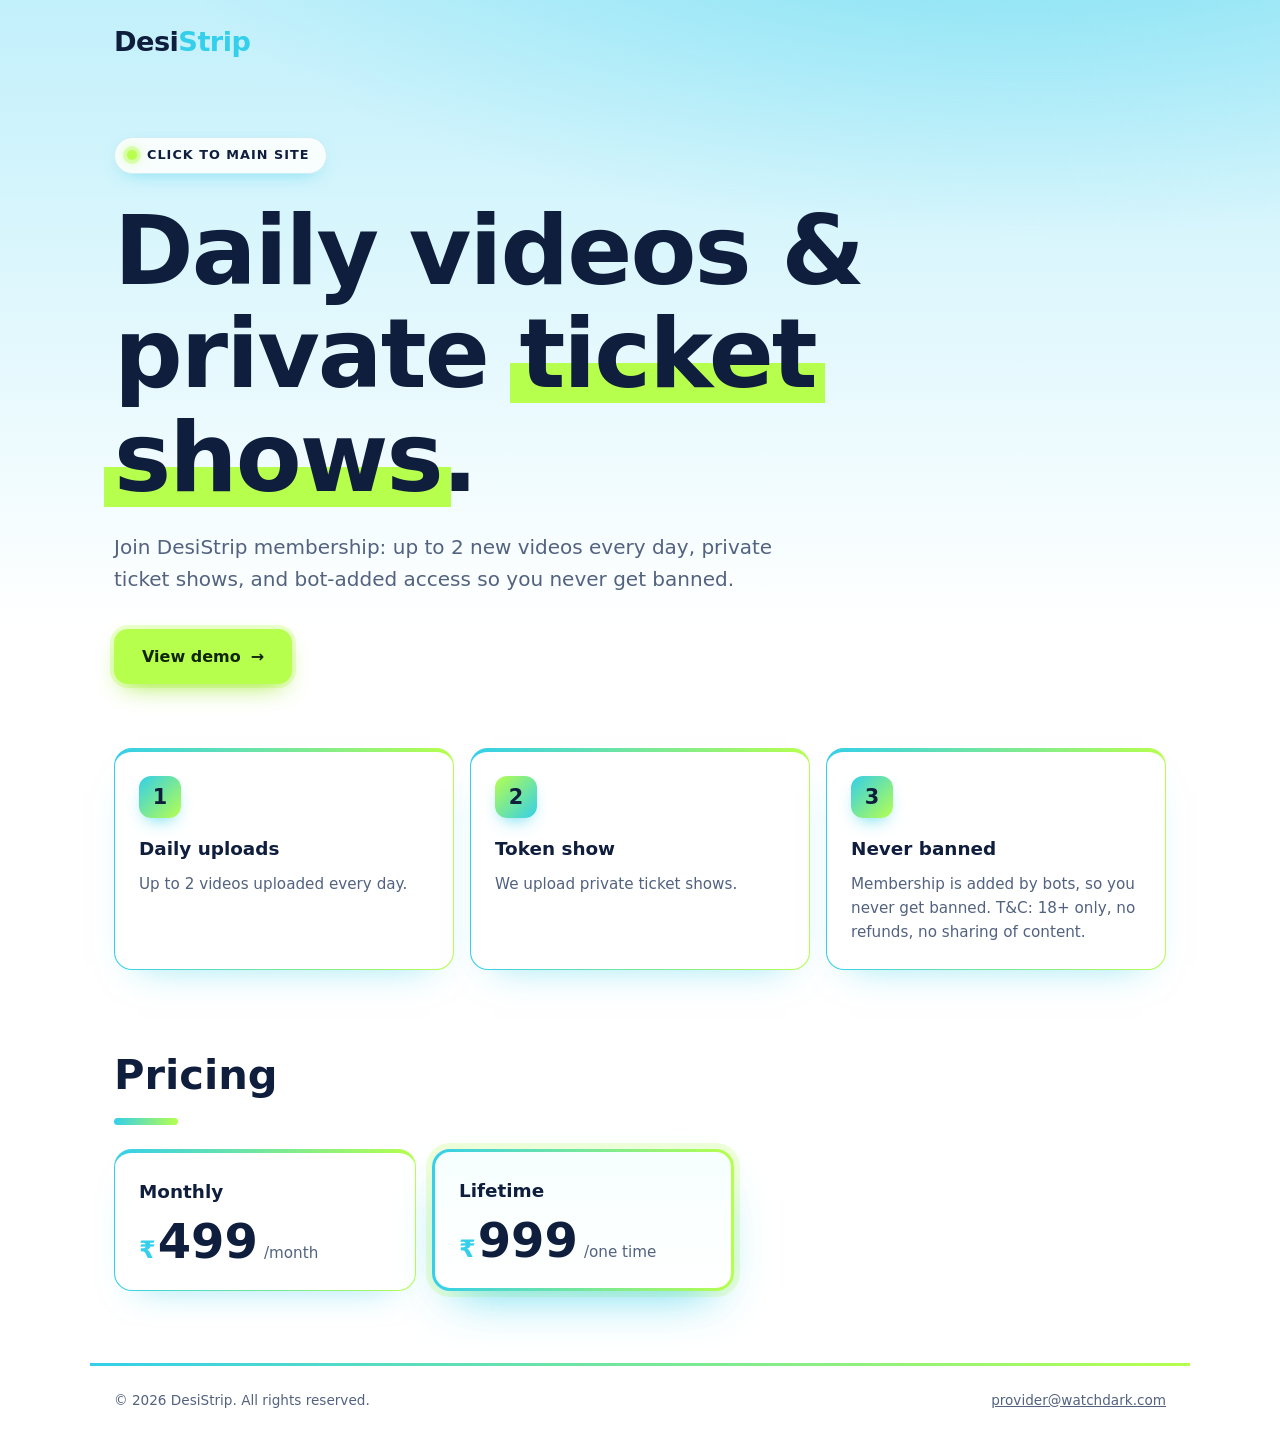
==== index.html @ c8ac6910 "Add files via upload" ====
<!doctype html>
<html lang="en">
<head>
<meta charset="utf-8">
<!-- ===== SEO: change title / description / keywords here ===== -->
<title>DesiStrip – Daily Video Uploads &amp; Private Ticket Shows</title>
<meta name="description" content="DesiStrip membership: up to 2 new videos every day, private ticket shows, and bot-added access so you never get banned. Monthly ₹499 or Lifetime ₹999.">
<meta name="keywords" content="DesiStrip, daily video uploads, token show, private ticket show, membership, lifetime membership">
<!-- ===== /SEO ===== -->
<meta name="robots" content="index, follow">
<meta name="theme-color" content="#c2f0fb">
<link rel="canonical" href="https://desistrip.com/">
<meta property="og:type" content="website">
<meta property="og:site_name" content="DesiStrip">
<meta property="og:url" content="https://desistrip.com/">
<meta property="og:title" content="DesiStrip – Daily Video Uploads &amp; Private Ticket Shows">
<meta property="og:description" content="Up to 2 new videos every day, private ticket shows, and bot-added access so you never get banned.">
<meta name="twitter:card" content="summary">
<meta name="viewport" content="width=device-width, initial-scale=1">
<link rel="icon" href="/favicon.svg" type="image/svg+xml">
<link rel="icon" href="/favicon.ico" sizes="any">
<link rel="apple-touch-icon" href="/apple-touch-icon.png">
<link rel="preload" href="/fonts/display.woff2" as="font" type="font/woff2" crossorigin>
<link rel="preload" href="/fonts/body.woff2" as="font" type="font/woff2" crossorigin>
<link rel="stylesheet" href="/style.css">
</head>
<body>
<header>
  <a class="logo" href="/" aria-label="DesiStrip home">Desi<span>Strip</span></a>
</header>

<main>
  <a class="pill" href="https://watchdark.com"><i></i> Click to main site</a>
  <!-- H1: main headline -->
  <h1>Daily videos &amp; private <span>ticket shows</span>.</h1>
  <p class="lead">Join DesiStrip membership: up to 2 new videos every day, private ticket shows, and bot-added access so you never get banned.</p>
  <div class="cta">
    <a class="btn btn-primary" href="https://t.me/+9UIwGWuZnNJiYmQ1" target="_blank" rel="noopener">View demo</a>
  </div>

  <section class="features">
    <div class="card"><span class="num">1</span><h3>Daily uploads</h3><p>Up to 2 videos uploaded every day.</p></div>
    <div class="card"><span class="num">2</span><h3>Token show</h3><p>We upload private ticket shows.</p></div>
    <div class="card"><span class="num">3</span><h3>Never banned</h3><p>Membership is added by bots, so you never get banned. T&amp;C: 18+ only, no refunds, no sharing of content.</p></div>
  </section>

  <section class="pricing" id="pricing">
    <h2>Pricing</h2>
    <div class="plans">
      <div class="card plan">
        <h3>Monthly</h3>
        <div class="price"><span class="cur">₹</span>499<small>/month</small></div>
      </div>
      <div class="card plan best">
        <h3>Lifetime</h3>
        <div class="price"><span class="cur">₹</span>999<small>/one time</small></div>
      </div>
    </div>
  </section>
  <section class="stats" id="stats" hidden aria-label="Site statistics">
    <div class="stat"><b id="st-total">0</b><span>Total visits</span></div>
    <div class="stat"><b id="st-unique">0</b><span>Unique visitors</span></div>
  </section>
</main>

<footer>
  <span>&copy; <span id="y">2026</span> DesiStrip. All rights reserved.</span>
  <span><a href="mailto:provider@watchdark.com">provider@watchdark.com</a></span>
</footer>
<script>
document.getElementById('y').textContent=new Date().getFullYear();
// Visitor counter: counts this visit (unique = once per 24h per visitor) and shows the totals.
(function(){
  var fmt=function(n){try{return Number(n).toLocaleString('en-IN')}catch(e){return n}};
  fetch('/api/hit',{method:'POST',cache:'no-store'})
    .then(function(r){return r.ok?r.json():Promise.reject()})
    .then(function(d){
      document.getElementById('st-total').textContent=fmt(d.total);
      document.getElementById('st-unique').textContent=fmt(d.unique);
      document.getElementById('stats').hidden=false;
    }).catch(function(){});
})();
</script>
</body>
</html>
---- style.css ----
@font-face{font-family:"SiteDisplay";src:url("/fonts/display.woff2") format("woff2");font-weight:100 900;font-display:swap}
@font-face{font-family:"SiteBody";src:url("/fonts/body.woff2") format("woff2");font-weight:100 900;font-display:swap}

:root{
  --bg:#ffffff; --fg:#0f1e3d; --muted:#52627f;
  --accent:#34cfea;   /* your blue */
  --lime:#b6ff4d;     /* your lime */
  --lime-ink:#10250a;
  --card:#ffffff; --line:#cdeef5;
  --grad:linear-gradient(90deg,#34cfea,#b6ff4d);
  --display:"SiteDisplay",system-ui,sans-serif; --body:"SiteBody",system-ui,sans-serif;
}
*{box-sizing:border-box;margin:0;padding:0}
html{color-scheme:light;background:#ffffff}
body{
  min-height:100vh;display:flex;flex-direction:column;
  background:
    radial-gradient(84rem 34rem at 80% -8%,rgba(52,207,234,.46),transparent 65%),
    linear-gradient(180deg,#c2f0fb 0,#ffffff 625px) #ffffff;
  color:var(--fg);font-family:var(--body);line-height:1.6;-webkit-font-smoothing:antialiased;
}
header,main,footer{width:100%;max-width:1100px;margin:0 auto;padding:0 24px}
header{display:flex;align-items:center;padding-top:28px;padding-bottom:28px}
.logo{font-family:var(--display);font-weight:800;font-size:1.7rem;letter-spacing:-.02em;color:var(--fg);text-decoration:none;line-height:1}
.logo span{color:var(--accent)}
main{flex:1;display:flex;flex-direction:column;justify-content:center;padding-top:6vh;padding-bottom:8vh}

/* top pill */
.pill{
  align-self:flex-start;display:inline-flex;align-items:center;gap:10px;text-decoration:none;
  padding:7px 16px 7px 12px;border:1px solid var(--line);border-radius:999px;
  font-size:.8rem;font-weight:600;letter-spacing:.08em;text-transform:uppercase;color:var(--fg);background:rgba(255,255,255,.85);
  box-shadow:0 6px 20px -10px rgba(52,207,234,.8);
  transition:border-color .2s,background .2s,transform .15s;
}
.pill:hover{border-color:var(--lime);background:var(--lime);transform:translateY(-1px)}
.pill i{width:10px;height:10px;border-radius:50%;background:var(--lime);box-shadow:0 0 0 4px rgba(182,255,77,.4),0 0 14px var(--lime);animation:pulse 1.8s infinite}
.pill:hover i{background:var(--fg);box-shadow:none}
@keyframes pulse{50%{opacity:.4}}

/* headline: lime highlighter on the key words */
h1{
  font-family:var(--display);font-weight:800;line-height:1.08;letter-spacing:-.02em;
  font-size:clamp(2.6rem,8vw,6rem);margin:26px 0 20px;max-width:16ch;
}
h1 span{
  color:var(--fg);padding:0 .1em;margin:0 -.1em;
  background:linear-gradient(transparent 58%,var(--lime) 58%,var(--lime) 94%,transparent 94%);
  -webkit-box-decoration-break:clone;box-decoration-break:clone;
}
.lead{color:var(--muted);font-size:clamp(1.05rem,2vw,1.25rem);max-width:56ch;margin-bottom:34px}

/* 404 / 410 pages: big code on top, small line under it */
h1.code{font-size:clamp(4.5rem,16vw,9rem);margin:0 0 14px;max-width:none;line-height:1}
h1.code span{background:none;color:var(--accent);padding:0;margin:0}
h1.code::after{content:"";display:block;width:clamp(90px,14vw,150px);height:10px;border-radius:99px;background:var(--grad);margin-top:10px}
.sub{color:var(--muted);font-size:1rem;margin-bottom:8px}

/* buttons */
.cta{display:flex;flex-wrap:wrap;gap:12px}
.btn{display:inline-flex;align-items:center;gap:10px;padding:15px 28px;border-radius:14px;text-decoration:none;font-weight:700;transition:transform .15s,box-shadow .2s}
.btn-primary{background:var(--lime);color:var(--lime-ink);box-shadow:0 10px 26px -10px rgba(150,230,30,.95),0 0 0 4px rgba(182,255,77,.28)}
.btn-primary::after{content:"\2192";transition:transform .2s}
.btn-primary:hover{transform:translateY(-2px);box-shadow:0 16px 34px -10px rgba(150,230,30,1),0 0 0 6px rgba(52,207,234,.28)}
.btn-primary:hover::after{transform:translateX(4px)}

/* cards: gradient hairline border, thicker on top */
.features{display:grid;grid-template-columns:repeat(auto-fit,minmax(230px,1fr));gap:16px;margin-top:64px}
.card{
  position:relative;border:1px solid transparent;border-top-width:4px;border-radius:18px;padding:24px;
  background:linear-gradient(var(--card),var(--card)) padding-box,var(--grad) border-box;
  box-shadow:0 18px 36px -24px rgba(52,207,234,.6);
}
.card h3{font-family:var(--display);font-size:1.15rem;margin-bottom:8px}
.card p{color:var(--muted);font-size:.95rem}
.num{
  display:flex;align-items:center;justify-content:center;width:42px;height:42px;border-radius:12px;margin-bottom:16px;
  font-family:var(--display);font-weight:800;font-size:1.3rem;color:var(--fg);
  background:linear-gradient(135deg,#34cfea,#b6ff4d);box-shadow:0 8px 18px -8px rgba(52,207,234,.9);
}
.features .card:nth-child(2) .num{background:linear-gradient(135deg,#b6ff4d,#34cfea)}

/* pricing */
.pricing{margin-top:72px}
.pricing h2{font-family:var(--display);font-size:clamp(1.8rem,4vw,2.6rem);margin-bottom:24px}
.pricing h2::after{content:"";display:block;width:64px;height:7px;border-radius:99px;background:var(--grad);margin-top:10px}
.plans{display:grid;grid-template-columns:repeat(auto-fit,minmax(240px,1fr));gap:16px;max-width:620px}
.plan{border-top-width:4px}
.plan.best{
  border-width:3px;
  background:linear-gradient(180deg,#f6fffe,#ffffff) padding-box,var(--grad) border-box;
  box-shadow:0 22px 50px -22px rgba(52,207,234,.85),0 0 0 6px rgba(182,255,77,.22);
}
.price{font-family:var(--display);font-weight:800;font-size:3rem;line-height:1;margin-top:10px}
.price .cur{font-size:1.5rem;margin-right:2px;color:var(--accent)}
.price small{font-family:var(--body);font-weight:400;font-size:.95rem;color:var(--muted);margin-left:6px}

/* visitor counters */
.stats{display:flex;flex-wrap:wrap;gap:16px;margin-top:56px}
.stats[hidden]{display:none}
.stat{
  display:flex;flex-direction:column;gap:2px;padding:14px 22px 14px 20px;border-radius:14px;
  background:rgba(255,255,255,.85);border:1px solid var(--line);border-left:6px solid var(--accent);
}
.stat:nth-child(2){border-left-color:var(--lime)}
.stat b{font-family:var(--display);font-size:1.7rem;line-height:1.1;color:var(--fg)}
.stat span{font-size:.8rem;letter-spacing:.06em;text-transform:uppercase;color:var(--muted)}

footer{
  padding-top:24px;padding-bottom:32px;border-top:3px solid;border-image:var(--grad) 1;
  color:var(--muted);font-size:.85rem;display:flex;flex-wrap:wrap;justify-content:space-between;gap:10px;
}
footer a{color:var(--muted)}
@media (prefers-reduced-motion:reduce){*{animation:none!important;transition:none!important}}
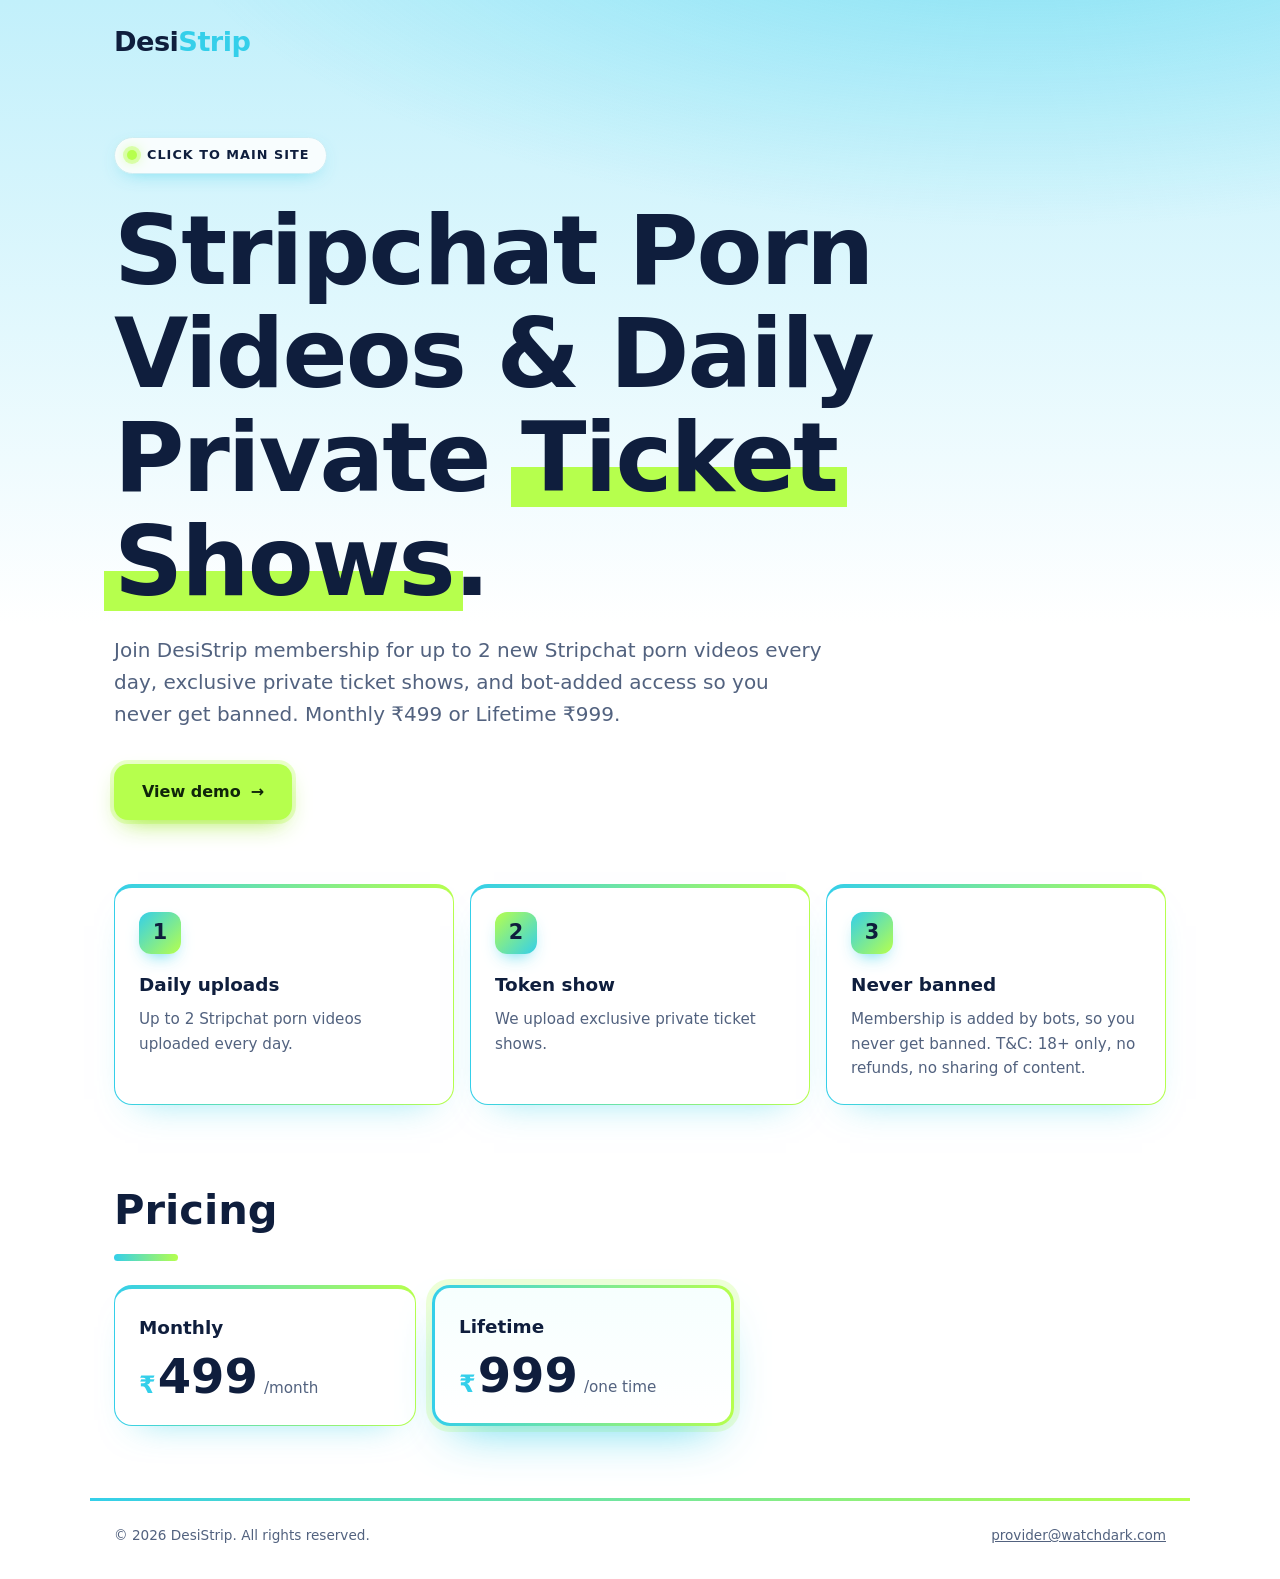
==== commit a195772d: "index.html" ====
--- a/index.html
+++ b/index.html
@@ -2,19 +2,17 @@
 <html lang="en">
 <head>
 <meta charset="utf-8">
-<!-- ===== SEO: change title / description / keywords here ===== -->
-<title>DesiStrip – Daily Video Uploads &amp; Private Ticket Shows</title>
-<meta name="description" content="DesiStrip membership: up to 2 new videos every day, private ticket shows, and bot-added access so you never get banned. Monthly ₹499 or Lifetime ₹999.">
-<meta name="keywords" content="DesiStrip, daily video uploads, token show, private ticket show, membership, lifetime membership">
-<!-- ===== /SEO ===== -->
+<title>Stripchat Porn Videos and Ticket Shows | DesiStrip</title>
+<meta name="description" content="DesiStrip membership: up to 2 new Stripchat porn videos every day, exclusive private ticket shows, and bot-added access so you never get banned. Monthly ₹499 or Lifetime ₹999.">
+<meta name="keywords" content="DesiStrip, Stripchat porn videos, daily video uploads, token show, private ticket show, membership, lifetime membership">
 <meta name="robots" content="index, follow">
 <meta name="theme-color" content="#c2f0fb">
 <link rel="canonical" href="https://desistrip.com/">
 <meta property="og:type" content="website">
 <meta property="og:site_name" content="DesiStrip">
 <meta property="og:url" content="https://desistrip.com/">
-<meta property="og:title" content="DesiStrip – Daily Video Uploads &amp; Private Ticket Shows">
-<meta property="og:description" content="Up to 2 new videos every day, private ticket shows, and bot-added access so you never get banned.">
+<meta property="og:title" content="DesiStrip – Stripchat Porn Videos, Daily Uploads & Private Ticket Shows">
+<meta property="og:description" content="Up to 2 new Stripchat porn videos every day, exclusive private ticket shows, and bot-added access so you never get banned.">
 <meta name="twitter:card" content="summary">
 <meta name="viewport" content="width=device-width, initial-scale=1">
 <link rel="icon" href="/favicon.svg" type="image/svg+xml">
@@ -31,16 +29,15 @@
 
 <main>
   <a class="pill" href="https://watchdark.com"><i></i> Click to main site</a>
-  <!-- H1: main headline -->
-  <h1>Daily videos &amp; private <span>ticket shows</span>.</h1>
-  <p class="lead">Join DesiStrip membership: up to 2 new videos every day, private ticket shows, and bot-added access so you never get banned.</p>
+  <h1>Stripchat Porn Videos &amp; Daily Private <span>Ticket Shows</span>.</h1>
+  <p class="lead">Join DesiStrip membership for up to 2 new Stripchat porn videos every day, exclusive private ticket shows, and bot-added access so you never get banned. Monthly ₹499 or Lifetime ₹999.</p>
   <div class="cta">
     <a class="btn btn-primary" href="https://t.me/+9UIwGWuZnNJiYmQ1" target="_blank" rel="noopener">View demo</a>
   </div>
 
   <section class="features">
-    <div class="card"><span class="num">1</span><h3>Daily uploads</h3><p>Up to 2 videos uploaded every day.</p></div>
-    <div class="card"><span class="num">2</span><h3>Token show</h3><p>We upload private ticket shows.</p></div>
+    <div class="card"><span class="num">1</span><h3>Daily uploads</h3><p>Up to 2 Stripchat porn videos uploaded every day.</p></div>
+    <div class="card"><span class="num">2</span><h3>Token show</h3><p>We upload exclusive private ticket shows.</p></div>
     <div class="card"><span class="num">3</span><h3>Never banned</h3><p>Membership is added by bots, so you never get banned. T&amp;C: 18+ only, no refunds, no sharing of content.</p></div>
   </section>
 
@@ -69,7 +66,6 @@
 </footer>
 <script>
 document.getElementById('y').textContent=new Date().getFullYear();
-// Visitor counter: counts this visit (unique = once per 24h per visitor) and shows the totals.
 (function(){
   var fmt=function(n){try{return Number(n).toLocaleString('en-IN')}catch(e){return n}};
   fetch('/api/hit',{method:'POST',cache:'no-store'})
